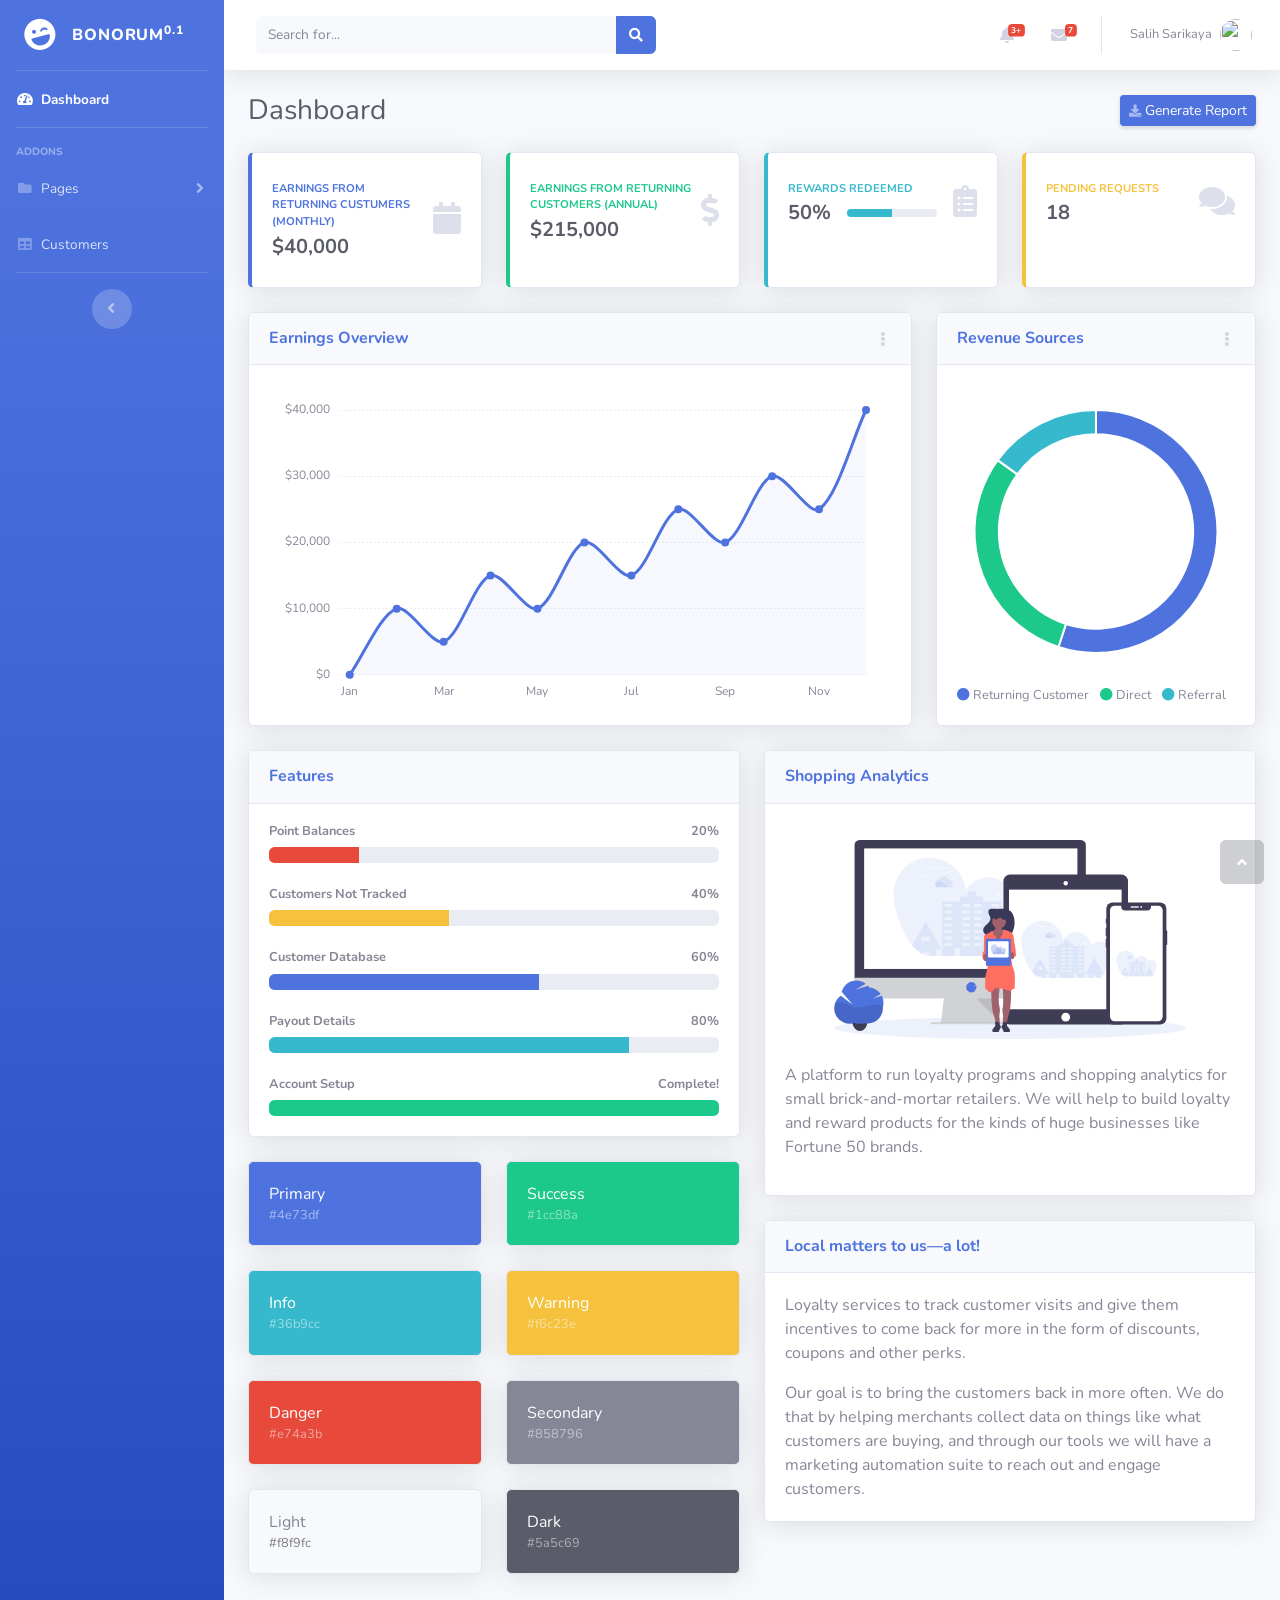
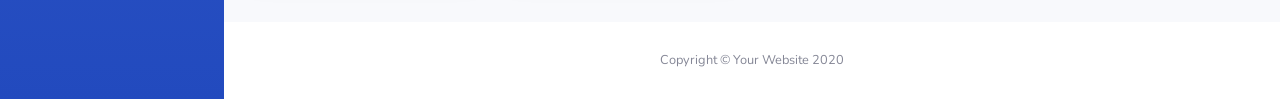
==== admin-dashboard/index.html @ 55d43a78 "first commit" ====
<!DOCTYPE html>
<html lang="en">

<head>

  <meta charset="utf-8">
  <meta http-equiv="X-UA-Compatible" content="IE=edge">
  <meta name="viewport" content="width=device-width, initial-scale=1, shrink-to-fit=no">
  <meta name="description" content="">
  <meta name="author" content="">

  <title>Bonorum Business Admin Dashboard</title>

  <!-- Custom fonts for this template-->
  <link href="vendor/fontawesome-free/css/all.min.css" rel="stylesheet" type="text/css">
  <link href="https://fonts.googleapis.com/css?family=Nunito:200,200i,300,300i,400,400i,600,600i,700,700i,800,800i,900,900i" rel="stylesheet">

  <!-- Custom styles for this template-->
  <link href="css/sb-admin-2.min.css" rel="stylesheet">

</head>

<body id="page-top">

  <!-- Page Wrapper -->
  <div id="wrapper">

    <!-- Sidebar -->
    <ul class="navbar-nav bg-gradient-primary sidebar sidebar-dark accordion" id="accordionSidebar">

      <!-- Sidebar - Brand -->
      <a class="sidebar-brand d-flex align-items-center justify-content-center" href="index.html">
        <div class="sidebar-brand-icon rotate-n-15">
          <i class="fas fa-laugh-wink"></i>
        </div>
        <div class="sidebar-brand-text mx-3">Bonorum<sup>0.1</sup></div>
      </a>

      <!-- Divider -->
      <hr class="sidebar-divider my-0">

      <!-- Nav Item - Dashboard -->
      <li class="nav-item active">
        <a class="nav-link" href="index.html">
          <i class="fas fa-fw fa-tachometer-alt"></i>
          <span>Dashboard</span></a>
      </li>

      <!-- Divider -->
      <hr class="sidebar-divider">

      <!-- Heading -->
      <div class="sidebar-heading">
        Addons
      </div>

      <!-- Nav Item - Pages Collapse Menu -->
      <li class="nav-item">
        <a class="nav-link collapsed" href="#" data-toggle="collapse" data-target="#collapsePages" aria-expanded="true" aria-controls="collapsePages">
          <i class="fas fa-fw fa-folder"></i>
          <span>Pages</span>
        </a>
        <div id="collapsePages" class="collapse" aria-labelledby="headingPages" data-parent="#accordionSidebar">
          <div class="bg-white py-2 collapse-inner rounded">
            <h6 class="collapse-header">Login Screens:</h6>
            <a class="collapse-item" href="login.html">Login</a>
            <a class="collapse-item" href="register.html">Register</a>
            <a class="collapse-item" href="forgot-password.html">Forgot Password</a>
            <div class="collapse-divider"></div>
            <h6 class="collapse-header">Other Pages:</h6>
            <a class="collapse-item" href="404.html">404 Page</a>
            <a class="collapse-item" href="blank.html">Blank Page</a>
          </div>
        </div>
      </li>

      <!-- Nav Item - Tables -->
      <li class="nav-item">
        <a class="nav-link" href="tables.html">
          <i class="fas fa-fw fa-table"></i>
          <span>Customers</span></a>
      </li>

      <!-- Divider -->
      <hr class="sidebar-divider d-none d-md-block">

      <!-- Sidebar Toggler (Sidebar) -->
      <div class="text-center d-none d-md-inline">
        <button class="rounded-circle border-0" id="sidebarToggle"></button>
      </div>

    </ul>
    <!-- End of Sidebar -->

    <!-- Content Wrapper -->
    <div id="content-wrapper" class="d-flex flex-column">

      <!-- Main Content -->
      <div id="content">

        <!-- Topbar -->
        <nav class="navbar navbar-expand navbar-light bg-white topbar mb-4 static-top shadow">

          <!-- Sidebar Toggle (Topbar) -->
          <button id="sidebarToggleTop" class="btn btn-link d-md-none rounded-circle mr-3">
            <i class="fa fa-bars"></i>
          </button>

          <!-- Topbar Search -->
          <form class="d-none d-sm-inline-block form-inline mr-auto ml-md-3 my-2 my-md-0 mw-100 navbar-search">
            <div class="input-group">
              <input type="text" class="form-control bg-light border-0 small" placeholder="Search for..." aria-label="Search" aria-describedby="basic-addon2">
              <div class="input-group-append">
                <button class="btn btn-primary" type="button">
                  <i class="fas fa-search fa-sm"></i>
                </button>
              </div>
            </div>
          </form>

          <!-- Topbar Navbar -->
          <ul class="navbar-nav ml-auto">

            <!-- Nav Item - Search Dropdown (Visible Only XS) -->
            <li class="nav-item dropdown no-arrow d-sm-none">
              <a class="nav-link dropdown-toggle" href="#" id="searchDropdown" role="button" data-toggle="dropdown" aria-haspopup="true" aria-expanded="false">
                <i class="fas fa-search fa-fw"></i>
              </a>
              <!-- Dropdown - Messages -->
              <div class="dropdown-menu dropdown-menu-right p-3 shadow animated--grow-in" aria-labelledby="searchDropdown">
                <form class="form-inline mr-auto w-100 navbar-search">
                  <div class="input-group">
                    <input type="text" class="form-control bg-light border-0 small" placeholder="Search for..." aria-label="Search" aria-describedby="basic-addon2">
                    <div class="input-group-append">
                      <button class="btn btn-primary" type="button">
                        <i class="fas fa-search fa-sm"></i>
                      </button>
                    </div>
                  </div>
                </form>
              </div>
            </li>

            <!-- Nav Item - Alerts -->
            <li class="nav-item dropdown no-arrow mx-1">
              <a class="nav-link dropdown-toggle" href="#" id="alertsDropdown" role="button" data-toggle="dropdown" aria-haspopup="true" aria-expanded="false">
                <i class="fas fa-bell fa-fw"></i>
                <!-- Counter - Alerts -->
                <span class="badge badge-danger badge-counter">3+</span>
              </a>
              <!-- Dropdown - Alerts -->
              <div class="dropdown-list dropdown-menu dropdown-menu-right shadow animated--grow-in" aria-labelledby="alertsDropdown">
                <h6 class="dropdown-header">
                  Alerts Center
                </h6>
                <a class="dropdown-item d-flex align-items-center" href="#">
                  <div class="mr-3">
                    <div class="icon-circle bg-primary">
                      <i class="fas fa-file-alt text-white"></i>
                    </div>
                  </div>
                  <div>
                    <div class="small text-gray-500">December 12, 2019</div>
                    <span class="font-weight-bold">A new monthly report is ready to download!</span>
                  </div>
                </a>
                <a class="dropdown-item d-flex align-items-center" href="#">
                  <div class="mr-3">
                    <div class="icon-circle bg-success">
                      <i class="fas fa-donate text-white"></i>
                    </div>
                  </div>
                  <div>
                    <div class="small text-gray-500">December 7, 2019</div>
                    $290.29 has been deposited into your account!
                  </div>
                </a>
                <a class="dropdown-item d-flex align-items-center" href="#">
                  <div class="mr-3">
                    <div class="icon-circle bg-warning">
                      <i class="fas fa-exclamation-triangle text-white"></i>
                    </div>
                  </div>
                  <div>
                    <div class="small text-gray-500">December 2, 2019</div>
                    Spending Alert: We've noticed unusually high spending for your account.
                  </div>
                </a>
                <a class="dropdown-item text-center small text-gray-500" href="#">Show All Alerts</a>
              </div>
            </li>

            <!-- Nav Item - Messages -->
            <li class="nav-item dropdown no-arrow mx-1">
              <a class="nav-link dropdown-toggle" href="#" id="messagesDropdown" role="button" data-toggle="dropdown" aria-haspopup="true" aria-expanded="false">
                <i class="fas fa-envelope fa-fw"></i>
                <!-- Counter - Messages -->
                <span class="badge badge-danger badge-counter">7</span>
              </a>
              <!-- Dropdown - Messages -->
              <div class="dropdown-list dropdown-menu dropdown-menu-right shadow animated--grow-in" aria-labelledby="messagesDropdown">
                <h6 class="dropdown-header">
                  Message Center
                </h6>
                <a class="dropdown-item d-flex align-items-center" href="#">
                  <div class="dropdown-list-image mr-3">
                    <img class="rounded-circle" src="https://source.unsplash.com/fn_BT9fwg_E/60x60" alt="">
                    <div class="status-indicator bg-success"></div>
                  </div>
                  <div class="font-weight-bold">
                    <div class="text-truncate">Hi there! I am wondering if you can help me with a problem I've been having.</div>
                    <div class="small text-gray-500">Emily Fowler · 58m</div>
                  </div>
                </a>
                <a class="dropdown-item d-flex align-items-center" href="#">
                  <div class="dropdown-list-image mr-3">
                    <img class="rounded-circle" src="https://source.unsplash.com/AU4VPcFN4LE/60x60" alt="">
                    <div class="status-indicator"></div>
                  </div>
                  <div>
                    <div class="text-truncate">I have the photos that you ordered last month, how would you like them sent to you?</div>
                    <div class="small text-gray-500">Jae Chun · 1d</div>
                  </div>
                </a>
                <a class="dropdown-item d-flex align-items-center" href="#">
                  <div class="dropdown-list-image mr-3">
                    <img class="rounded-circle" src="https://source.unsplash.com/CS2uCrpNzJY/60x60" alt="">
                    <div class="status-indicator bg-warning"></div>
                  </div>
                  <div>
                    <div class="text-truncate">Last month's report looks great, I am very happy with the progress so far, keep up the good work!</div>
                    <div class="small text-gray-500">Morgan Alvarez · 2d</div>
                  </div>
                </a>
                <a class="dropdown-item d-flex align-items-center" href="#">
                  <div class="dropdown-list-image mr-3">
                    <img class="rounded-circle" src="https://source.unsplash.com/Mv9hjnEUHR4/60x60" alt="">
                    <div class="status-indicator bg-success"></div>
                  </div>
                  <div>
                    <div class="text-truncate">Am I a good boy? The reason I ask is because someone told me that people say this to all dogs, even if they aren't good...</div>
                    <div class="small text-gray-500">Chicken the Dog · 2w</div>
                  </div>
                </a>
                <a class="dropdown-item text-center small text-gray-500" href="#">Read More Messages</a>
              </div>
            </li>

            <div class="topbar-divider d-none d-sm-block"></div>

            <!-- Nav Item - User Information -->
            <li class="nav-item dropdown no-arrow">
              <a class="nav-link dropdown-toggle" href="#" id="userDropdown" role="button" data-toggle="dropdown" aria-haspopup="true" aria-expanded="false">
                <span class="mr-2 d-none d-lg-inline text-gray-600 small">Salih Sarikaya</span>
                <img class="img-profile rounded-circle" src="https://pbs.twimg.com/profile_images/1130262703040212993/ou7MODNw_400x400.jpg">
              </a>
              <!-- Dropdown - User Information -->
              <div class="dropdown-menu dropdown-menu-right shadow animated--grow-in" aria-labelledby="userDropdown">
                <a class="dropdown-item" href="#">
                  <i class="fas fa-user fa-sm fa-fw mr-2 text-gray-400"></i>
                  Profile
                </a>
                <a class="dropdown-item" href="#">
                  <i class="fas fa-cogs fa-sm fa-fw mr-2 text-gray-400"></i>
                  Settings
                </a>
                <a class="dropdown-item" href="#">
                  <i class="fas fa-list fa-sm fa-fw mr-2 text-gray-400"></i>
                  Activity Log
                </a>
                <div class="dropdown-divider"></div>
                <a class="dropdown-item" href="#" data-toggle="modal" data-target="#logoutModal">
                  <i class="fas fa-sign-out-alt fa-sm fa-fw mr-2 text-gray-400"></i>
                  Logout
                </a>
              </div>
            </li>

          </ul>

        </nav>
        <!-- End of Topbar -->

        <!-- Begin Page Content -->
        <div class="container-fluid">

          <!-- Page Heading -->
          <div class="d-sm-flex align-items-center justify-content-between mb-4">
            <h1 class="h3 mb-0 text-gray-800">Dashboard</h1>
            <a href="#" class="d-none d-sm-inline-block btn btn-sm btn-primary shadow-sm"><i class="fas fa-download fa-sm text-white-50"></i> Generate Report</a>
          </div>

          <!-- Content Row -->
          <div class="row">

            <!-- Earnings (Monthly) Card Example -->
            <div class="col-xl-3 col-md-6 mb-4">
              <div class="card border-left-primary shadow h-100 py-2">
                <div class="card-body">
                  <div class="row no-gutters align-items-center">
                    <div class="col mr-2">
                      <div class="text-xs font-weight-bold text-primary text-uppercase mb-1">Earnings From Returning Custumers (Monthly)</div>
                      <div class="h5 mb-0 font-weight-bold text-gray-800">$40,000</div>
                    </div>
                    <div class="col-auto">
                      <i class="fas fa-calendar fa-2x text-gray-300"></i>
                    </div>
                  </div>
                </div>
              </div>
            </div>

            <!-- Earnings (Monthly) Card Example -->
            <div class="col-xl-3 col-md-6 mb-4">
              <div class="card border-left-success shadow h-100 py-2">
                <div class="card-body">
                  <div class="row no-gutters align-items-center">
                    <div class="col mr-2">
                      <div class="text-xs font-weight-bold text-success text-uppercase mb-1">Earnings From Returning Customers (Annual)</div>
                      <div class="h5 mb-0 font-weight-bold text-gray-800">$215,000</div>
                    </div>
                    <div class="col-auto">
                      <i class="fas fa-dollar-sign fa-2x text-gray-300"></i>
                    </div>
                  </div>
                </div>
              </div>
            </div>

            <!-- Earnings (Monthly) Card Example -->
            <div class="col-xl-3 col-md-6 mb-4">
              <div class="card border-left-info shadow h-100 py-2">
                <div class="card-body">
                  <div class="row no-gutters align-items-center">
                    <div class="col mr-2">
                      <div class="text-xs font-weight-bold text-info text-uppercase mb-1">Rewards Redeemed</div>
                      <div class="row no-gutters align-items-center">
                        <div class="col-auto">
                          <div class="h5 mb-0 mr-3 font-weight-bold text-gray-800">50%</div>
                        </div>
                        <div class="col">
                          <div class="progress progress-sm mr-2">
                            <div class="progress-bar bg-info" role="progressbar" style="width: 50%" aria-valuenow="50" aria-valuemin="0" aria-valuemax="100"></div>
                          </div>
                        </div>
                      </div>
                    </div>
                    <div class="col-auto">
                      <i class="fas fa-clipboard-list fa-2x text-gray-300"></i>
                    </div>
                  </div>
                </div>
              </div>
            </div>

            <!-- Pending Requests Card Example -->
            <div class="col-xl-3 col-md-6 mb-4">
              <div class="card border-left-warning shadow h-100 py-2">
                <div class="card-body">
                  <div class="row no-gutters align-items-center">
                    <div class="col mr-2">
                      <div class="text-xs font-weight-bold text-warning text-uppercase mb-1">Pending Requests</div>
                      <div class="h5 mb-0 font-weight-bold text-gray-800">18</div>
                    </div>
                    <div class="col-auto">
                      <i class="fas fa-comments fa-2x text-gray-300"></i>
                    </div>
                  </div>
                </div>
              </div>
            </div>
          </div>

          <!-- Content Row -->

          <div class="row">

            <!-- Area Chart -->
            <div class="col-xl-8 col-lg-7">
              <div class="card shadow mb-4">
                <!-- Card Header - Dropdown -->
                <div class="card-header py-3 d-flex flex-row align-items-center justify-content-between">
                  <h6 class="m-0 font-weight-bold text-primary">Earnings Overview</h6>
                  <div class="dropdown no-arrow">
                    <a class="dropdown-toggle" href="#" role="button" id="dropdownMenuLink" data-toggle="dropdown" aria-haspopup="true" aria-expanded="false">
                      <i class="fas fa-ellipsis-v fa-sm fa-fw text-gray-400"></i>
                    </a>
                    <div class="dropdown-menu dropdown-menu-right shadow animated--fade-in" aria-labelledby="dropdownMenuLink">
                      <div class="dropdown-header">Dropdown Header:</div>
                      <a class="dropdown-item" href="#">Action</a>
                      <a class="dropdown-item" href="#">Another action</a>
                      <div class="dropdown-divider"></div>
                      <a class="dropdown-item" href="#">Something else here</a>
                    </div>
                  </div>
                </div>
                <!-- Card Body -->
                <div class="card-body">
                  <div class="chart-area">
                    <canvas id="myAreaChart"></canvas>
                  </div>
                </div>
              </div>
            </div>

            <!-- Pie Chart -->
            <div class="col-xl-4 col-lg-5">
              <div class="card shadow mb-4">
                <!-- Card Header - Dropdown -->
                <div class="card-header py-3 d-flex flex-row align-items-center justify-content-between">
                  <h6 class="m-0 font-weight-bold text-primary">Revenue Sources</h6>
                  <div class="dropdown no-arrow">
                    <a class="dropdown-toggle" href="#" role="button" id="dropdownMenuLink" data-toggle="dropdown" aria-haspopup="true" aria-expanded="false">
                      <i class="fas fa-ellipsis-v fa-sm fa-fw text-gray-400"></i>
                    </a>
                    <div class="dropdown-menu dropdown-menu-right shadow animated--fade-in" aria-labelledby="dropdownMenuLink">
                      <div class="dropdown-header">Dropdown Header:</div>
                      <a class="dropdown-item" href="#">Action</a>
                      <a class="dropdown-item" href="#">Another action</a>
                      <div class="dropdown-divider"></div>
                      <a class="dropdown-item" href="#">Something else here</a>
                    </div>
                  </div>
                </div>
                <!-- Card Body -->
                <div class="card-body">
                  <div class="chart-pie pt-4 pb-2">
                    <canvas id="myPieChart"></canvas>
                  </div>
                  <div class="mt-4 text-center small">
                    <span class="mr-2">
                      <i class="fas fa-circle text-primary"></i> Returning Customer
                    </span>
                    <span class="mr-2">
                      <i class="fas fa-circle text-success"></i> Direct
                    </span>
                    <span class="mr-2">
                      <i class="fas fa-circle text-info"></i> Referral
                    </span>
                  </div>
                </div>
              </div>
            </div>
          </div>

          <!-- Content Row -->
          <div class="row">

            <!-- Content Column -->
            <div class="col-lg-6 mb-4">

              <!-- Project Card Example -->
              <div class="card shadow mb-4">
                <div class="card-header py-3">
                  <h6 class="m-0 font-weight-bold text-primary">Features</h6>
                </div>
                <div class="card-body">
                  <h4 class="small font-weight-bold">Point Balances <span class="float-right">20%</span></h4>
                  <div class="progress mb-4">
                    <div class="progress-bar bg-danger" role="progressbar" style="width: 20%" aria-valuenow="20" aria-valuemin="0" aria-valuemax="100"></div>
                  </div>
                  <h4 class="small font-weight-bold">Customers Not Tracked <span class="float-right">40%</span></h4>
                  <div class="progress mb-4">
                    <div class="progress-bar bg-warning" role="progressbar" style="width: 40%" aria-valuenow="40" aria-valuemin="0" aria-valuemax="100"></div>
                  </div>
                  <h4 class="small font-weight-bold">Customer Database <span class="float-right">60%</span></h4>
                  <div class="progress mb-4">
                    <div class="progress-bar" role="progressbar" style="width: 60%" aria-valuenow="60" aria-valuemin="0" aria-valuemax="100"></div>
                  </div>
                  <h4 class="small font-weight-bold">Payout Details <span class="float-right">80%</span></h4>
                  <div class="progress mb-4">
                    <div class="progress-bar bg-info" role="progressbar" style="width: 80%" aria-valuenow="80" aria-valuemin="0" aria-valuemax="100"></div>
                  </div>
                  <h4 class="small font-weight-bold">Account Setup <span class="float-right">Complete!</span></h4>
                  <div class="progress">
                    <div class="progress-bar bg-success" role="progressbar" style="width: 100%" aria-valuenow="100" aria-valuemin="0" aria-valuemax="100"></div>
                  </div>
                </div>
              </div>

              <!-- Color System -->
              <div class="row">
                <div class="col-lg-6 mb-4">
                  <div class="card bg-primary text-white shadow">
                    <div class="card-body">
                      Primary
                      <div class="text-white-50 small">#4e73df</div>
                    </div>
                  </div>
                </div>
                <div class="col-lg-6 mb-4">
                  <div class="card bg-success text-white shadow">
                    <div class="card-body">
                      Success
                      <div class="text-white-50 small">#1cc88a</div>
                    </div>
                  </div>
                </div>
                <div class="col-lg-6 mb-4">
                  <div class="card bg-info text-white shadow">
                    <div class="card-body">
                      Info
                      <div class="text-white-50 small">#36b9cc</div>
                    </div>
                  </div>
                </div>
                <div class="col-lg-6 mb-4">
                  <div class="card bg-warning text-white shadow">
                    <div class="card-body">
                      Warning
                      <div class="text-white-50 small">#f6c23e</div>
                    </div>
                  </div>
                </div>
                <div class="col-lg-6 mb-4">
                  <div class="card bg-danger text-white shadow">
                    <div class="card-body">
                      Danger
                      <div class="text-white-50 small">#e74a3b</div>
                    </div>
                  </div>
                </div>
                <div class="col-lg-6 mb-4">
                  <div class="card bg-secondary text-white shadow">
                    <div class="card-body">
                      Secondary
                      <div class="text-white-50 small">#858796</div>
                    </div>
                  </div>
                </div>
                <div class="col-lg-6 mb-4">
                  <div class="card bg-light text-black shadow">
                    <div class="card-body">
                      Light
                      <div class="text-black-50 small">#f8f9fc</div>
                    </div>
                  </div>
              </div>
              <div class="col-lg-6 mb-4">
                <div class="card bg-dark text-white shadow">
                  <div class="card-body">
                      Dark
                      <div class="text-white-50 small">#5a5c69</div>
                  </div>
                </div>
              </div>
            </div>

            </div>

            <div class="col-lg-6 mb-4">

              <!-- Illustrations -->
              <div class="card shadow mb-4">
                <div class="card-header py-3">
                  <h6 class="m-0 font-weight-bold text-primary">Shopping Analytics</h6>
                </div>
                <div class="card-body">
                  <div class="text-center">
                    <img class="img-fluid px-3 px-sm-4 mt-3 mb-4" style="width: 25rem;" src="img/undraw_posting_photo.svg" alt="">
                  </div>
                  <p>A platform to run loyalty programs and shopping analytics for small brick-and-mortar retailers. We will help to build loyalty and reward products for the kinds of huge businesses like Fortune 50 brands.</p>
                </div>
              </div>

              <!-- Approach -->
              <div class="card shadow mb-4">
                <div class="card-header py-3">
                  <h6 class="m-0 font-weight-bold text-primary">Local matters to us—a lot!</h6>
                </div>
                <div class="card-body">
                  <p>Loyalty services to track customer visits and give them incentives to come back for more in the form of discounts, coupons and other perks.</p>
                  <p class="mb-0">Our goal is to bring the customers back in more often. We do that by helping merchants collect data on things like what customers are buying, and through our tools we will have a marketing automation suite to reach out and engage customers.</p>
                </div>
              </div>

            </div>
          </div>

        </div>
        <!-- /.container-fluid -->

      </div>
      <!-- End of Main Content -->

      <!-- Footer -->
      <footer class="sticky-footer bg-white">
        <div class="container my-auto">
          <div class="copyright text-center my-auto">
            <span>Copyright &copy; Your Website 2020</span>
          </div>
        </div>
      </footer>
      <!-- End of Footer -->

    </div>
    <!-- End of Content Wrapper -->

  </div>
  <!-- End of Page Wrapper -->

  <!-- Scroll to Top Button-->
  <a class="scroll-to-top rounded" href="#page-top">
    <i class="fas fa-angle-up"></i>
  </a>

  <!-- Logout Modal-->
  <div class="modal fade" id="logoutModal" tabindex="-1" role="dialog" aria-labelledby="exampleModalLabel" aria-hidden="true">
    <div class="modal-dialog" role="document">
      <div class="modal-content">
        <div class="modal-header">
          <h5 class="modal-title" id="exampleModalLabel">Ready to Leave?</h5>
          <button class="close" type="button" data-dismiss="modal" aria-label="Close">
            <span aria-hidden="true">×</span>
          </button>
        </div>
        <div class="modal-body">Select "Logout" below if you are ready to end your current session.</div>
        <div class="modal-footer">
          <button class="btn btn-secondary" type="button" data-dismiss="modal">Cancel</button>
          <a class="btn btn-primary" href="login.html">Logout</a>
        </div>
      </div>
    </div>
  </div>

  <!-- Bootstrap core JavaScript-->
  <script src="vendor/jquery/jquery.min.js"></script>
  <script src="vendor/bootstrap/js/bootstrap.bundle.min.js"></script>

  <!-- Core plugin JavaScript-->
  <script src="vendor/jquery-easing/jquery.easing.min.js"></script>

  <!-- Custom scripts for all pages-->
  <script src="js/sb-admin-2.min.js"></script>

  <!-- Page level plugins -->
  <script src="vendor/chart.js/Chart.min.js"></script>

  <!-- Page level custom scripts -->
  <script src="js/demo/chart-area-demo.js"></script>
  <script src="js/demo/chart-pie-demo.js"></script>

</body>

</html>
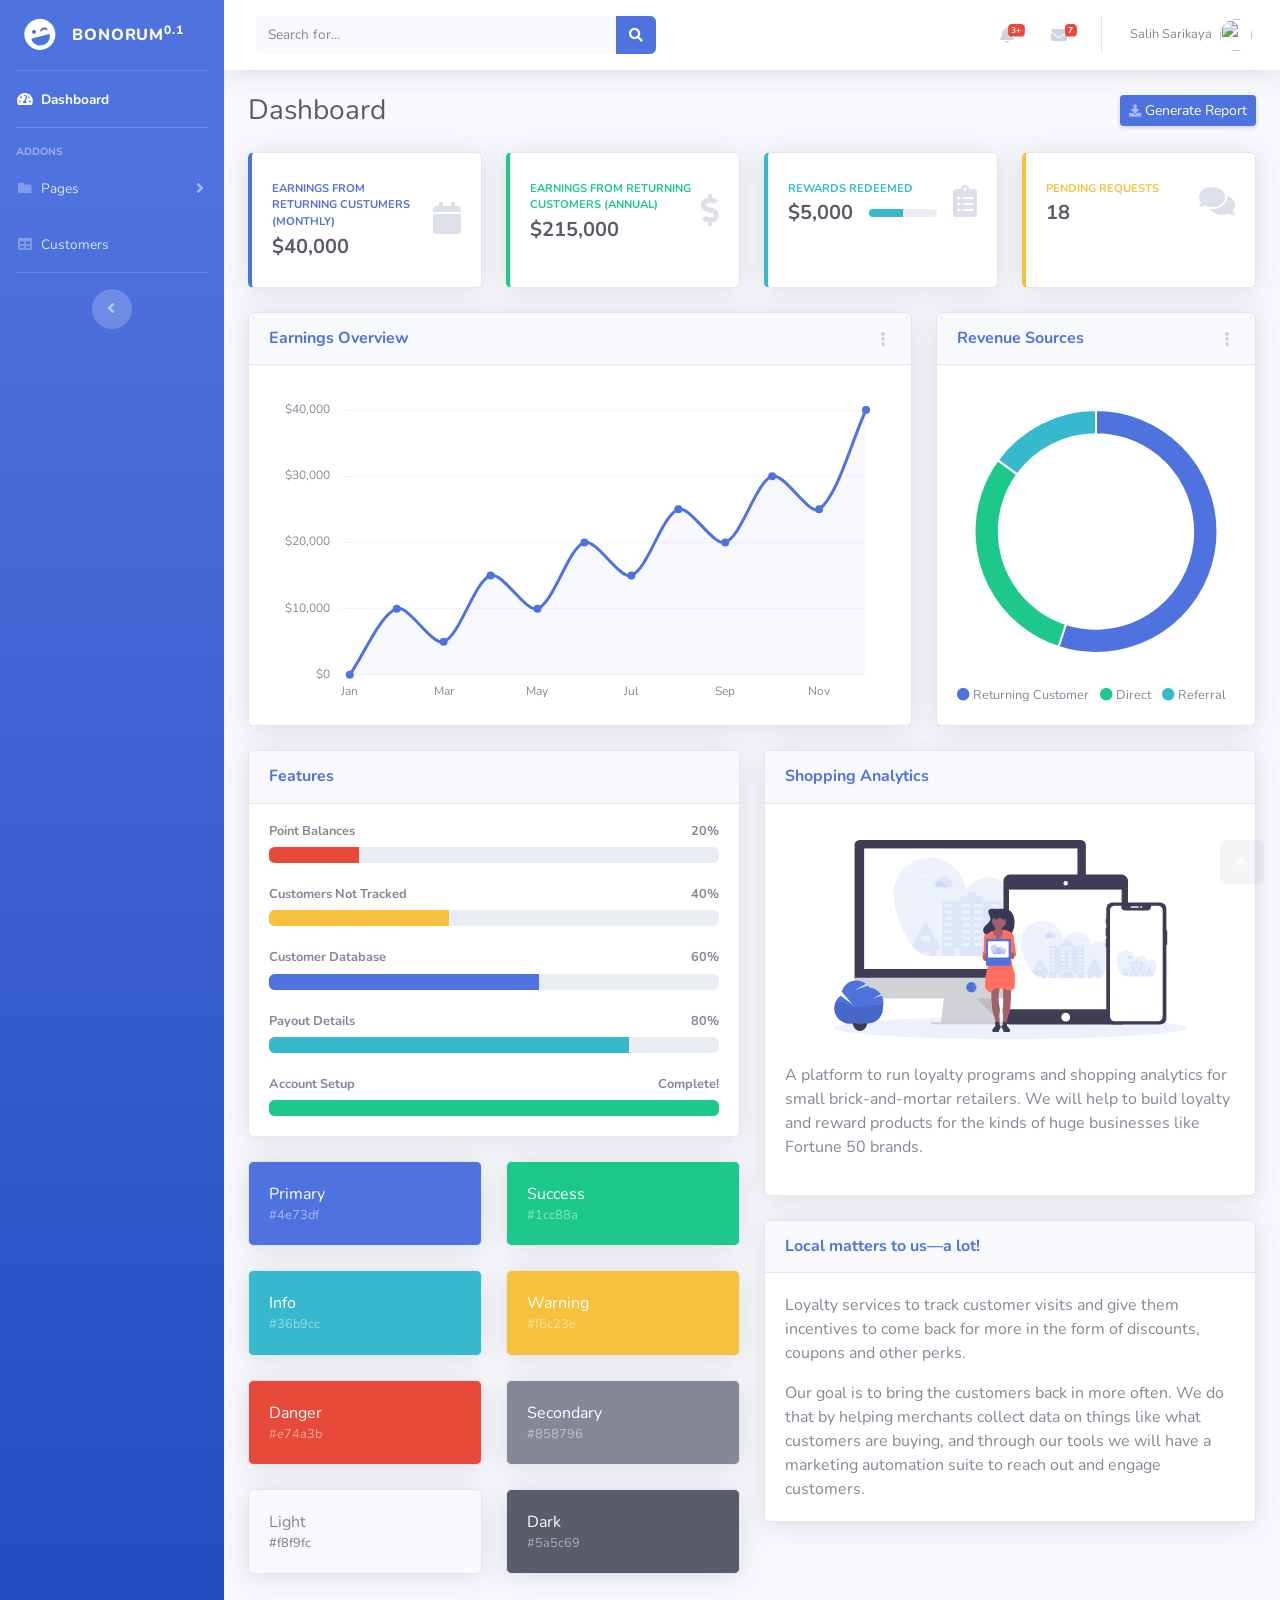
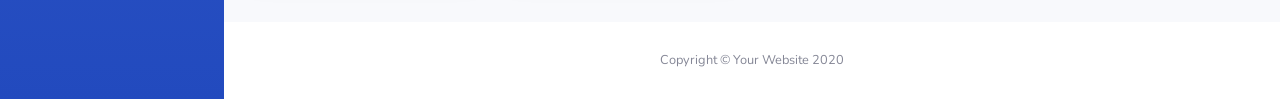
==== commit 775be42e: "Fix Bugs Task 1" ====
--- a/admin-dashboard/index.html
+++ b/admin-dashboard/index.html
@@ -336,7 +336,7 @@
                       <div class="text-xs font-weight-bold text-info text-uppercase mb-1">Rewards Redeemed</div>
                       <div class="row no-gutters align-items-center">
                         <div class="col-auto">
-                          <div class="h5 mb-0 mr-3 font-weight-bold text-gray-800">50%</div>
+                          <div class="h5 mb-0 mr-3 font-weight-bold text-gray-800">$5,000</div>
                         </div>
                         <div class="col">
                           <div class="progress progress-sm mr-2">
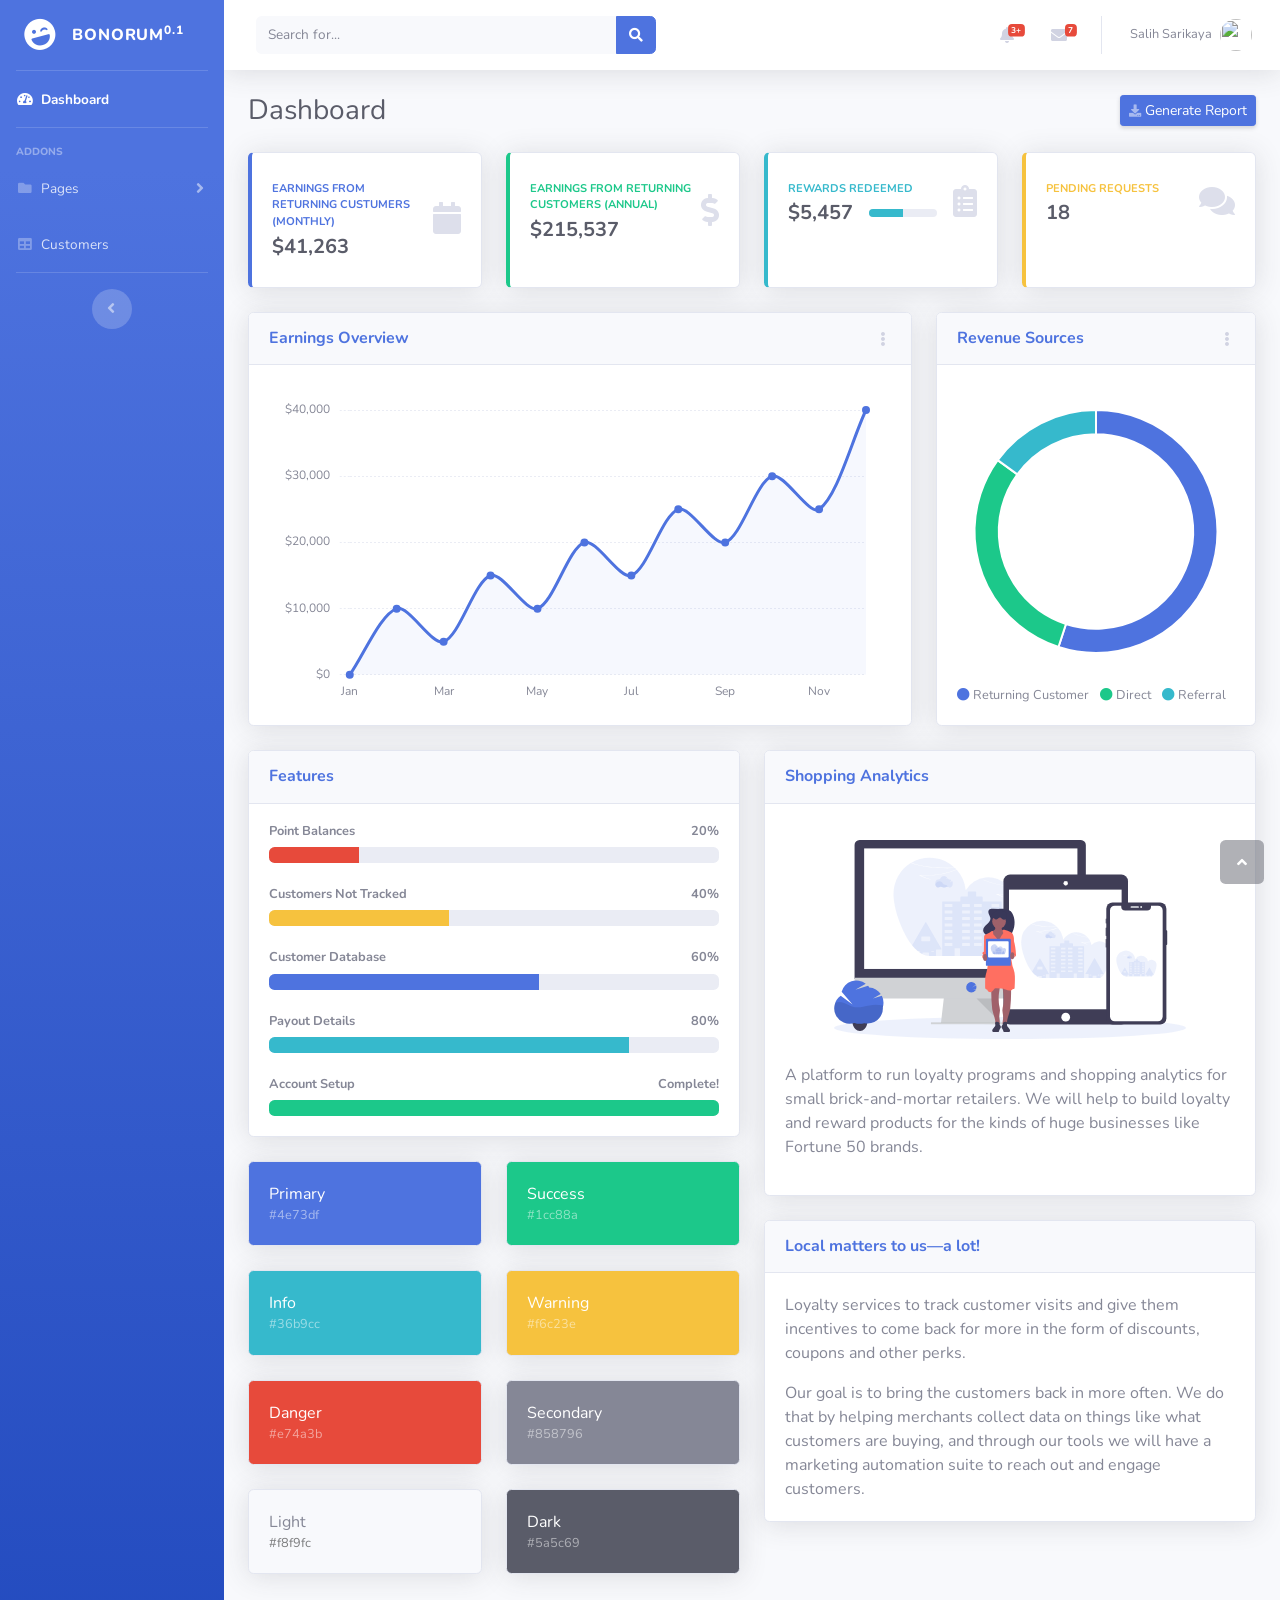
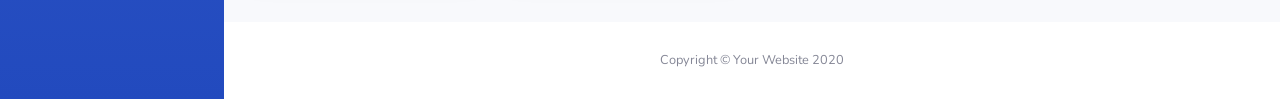
==== commit 8520d1df: "Admin Dashboard Linking to Main Landing Page" ====
--- a/admin-dashboard/index.html
+++ b/admin-dashboard/index.html
@@ -29,7 +29,7 @@
     <ul class="navbar-nav bg-gradient-primary sidebar sidebar-dark accordion" id="accordionSidebar">
 
       <!-- Sidebar - Brand -->
-      <a class="sidebar-brand d-flex align-items-center justify-content-center" href="index.html">
+      <a class="sidebar-brand d-flex align-items-center justify-content-center" href="/index.html">
         <div class="sidebar-brand-icon rotate-n-15">
           <i class="fas fa-laugh-wink"></i>
         </div>
@@ -300,7 +300,7 @@
                   <div class="row no-gutters align-items-center">
                     <div class="col mr-2">
                       <div class="text-xs font-weight-bold text-primary text-uppercase mb-1">Earnings From Returning Custumers (Monthly)</div>
-                      <div class="h5 mb-0 font-weight-bold text-gray-800">$40,000</div>
+                      <div class="h5 mb-0 font-weight-bold text-gray-800">$41,263</div>
                     </div>
                     <div class="col-auto">
                       <i class="fas fa-calendar fa-2x text-gray-300"></i>
@@ -317,7 +317,7 @@
                   <div class="row no-gutters align-items-center">
                     <div class="col mr-2">
                       <div class="text-xs font-weight-bold text-success text-uppercase mb-1">Earnings From Returning Customers (Annual)</div>
-                      <div class="h5 mb-0 font-weight-bold text-gray-800">$215,000</div>
+                      <div class="h5 mb-0 font-weight-bold text-gray-800">$215,537</div>
                     </div>
                     <div class="col-auto">
                       <i class="fas fa-dollar-sign fa-2x text-gray-300"></i>
@@ -336,7 +336,7 @@
                       <div class="text-xs font-weight-bold text-info text-uppercase mb-1">Rewards Redeemed</div>
                       <div class="row no-gutters align-items-center">
                         <div class="col-auto">
-                          <div class="h5 mb-0 mr-3 font-weight-bold text-gray-800">$5,000</div>
+                          <div class="h5 mb-0 mr-3 font-weight-bold text-gray-800">$5,457</div>
                         </div>
                         <div class="col">
                           <div class="progress progress-sm mr-2">
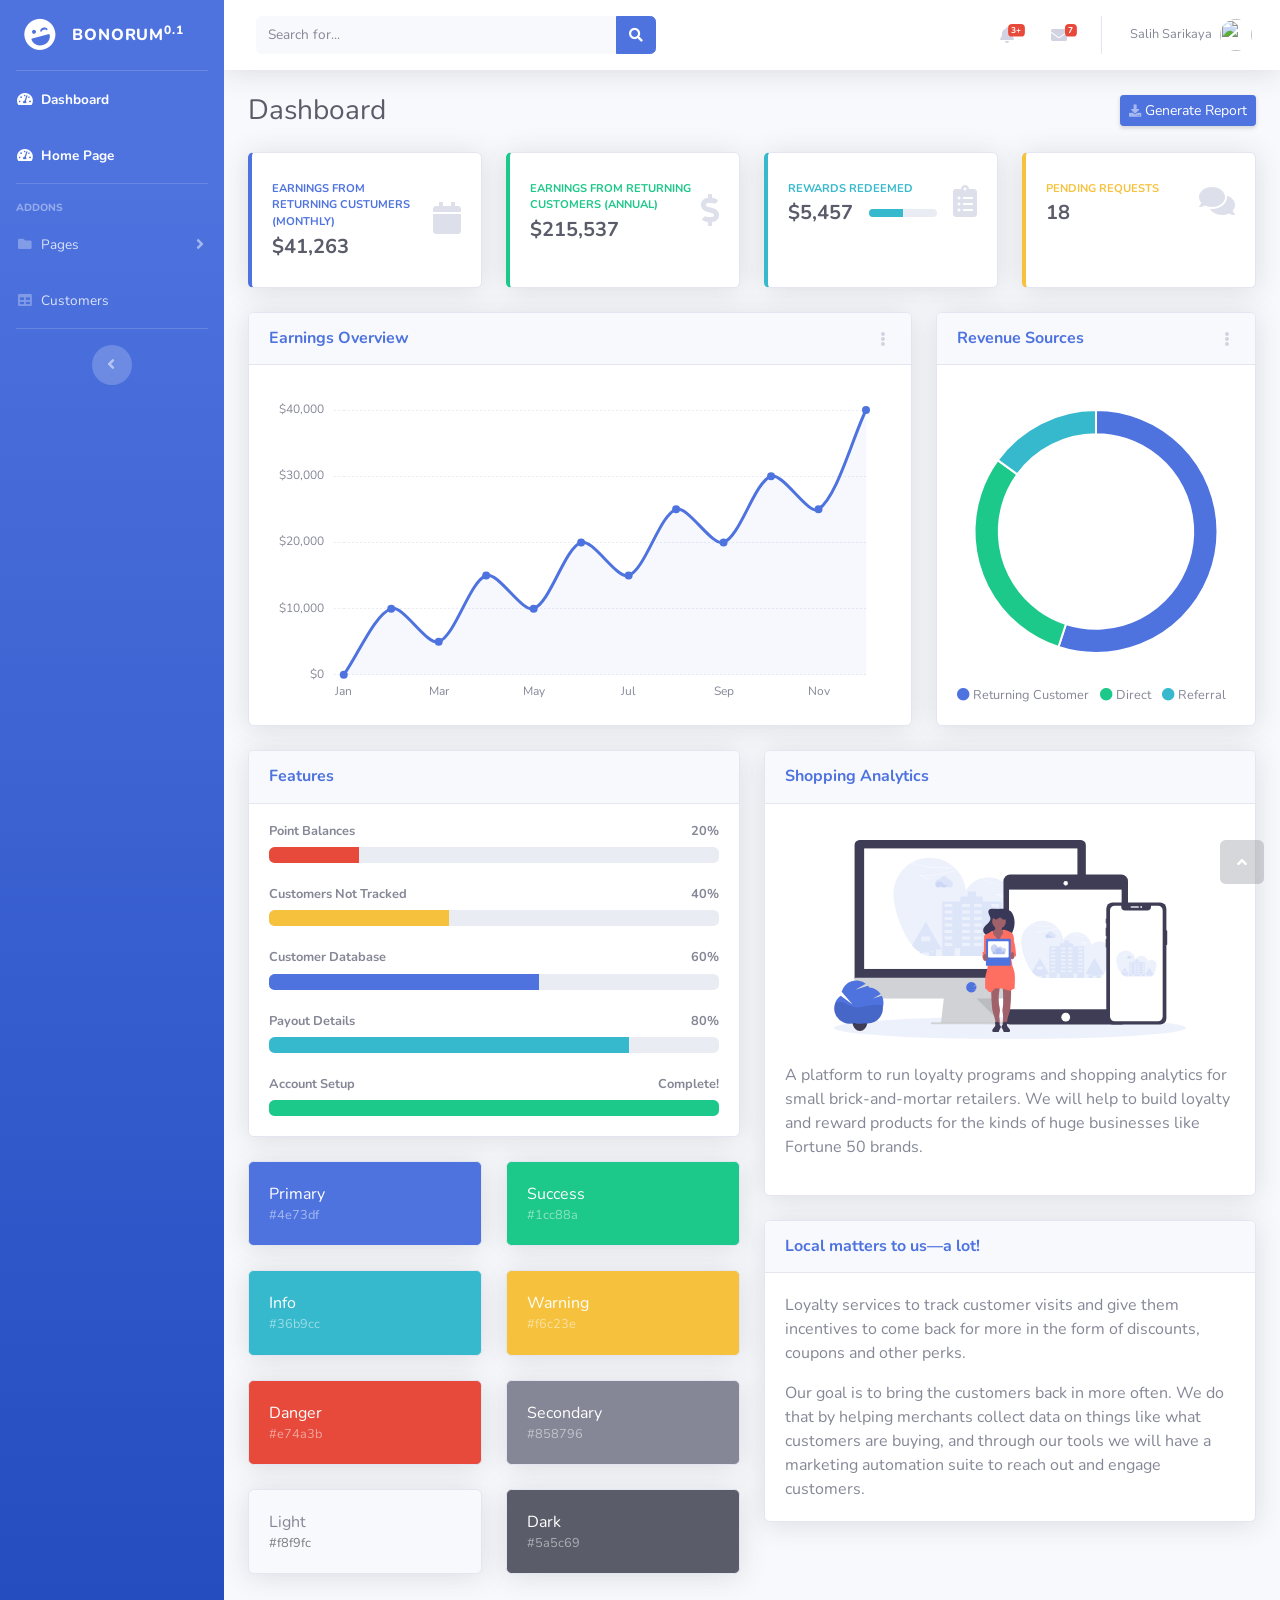
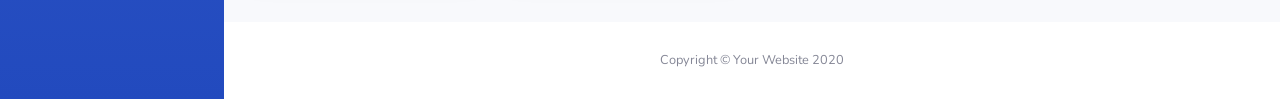
==== commit ea86d974: "Change back to dasboard home button" ====
--- a/admin-dashboard/index.html
+++ b/admin-dashboard/index.html
@@ -29,7 +29,7 @@
     <ul class="navbar-nav bg-gradient-primary sidebar sidebar-dark accordion" id="accordionSidebar">
 
       <!-- Sidebar - Brand -->
-      <a class="sidebar-brand d-flex align-items-center justify-content-center" href="/index.html">
+      <a class="sidebar-brand d-flex align-items-center justify-content-center" href="index.html">
         <div class="sidebar-brand-icon rotate-n-15">
           <i class="fas fa-laugh-wink"></i>
         </div>
@@ -44,6 +44,13 @@
         <a class="nav-link" href="index.html">
           <i class="fas fa-fw fa-tachometer-alt"></i>
           <span>Dashboard</span></a>
+      </li>
+
+      <!-- Nav Item - Dashboard -->
+      <li class="nav-item active">
+        <a class="nav-link" href="https://salihsarikaya.github.io/Bonorum/">
+          <i class="fas fa-fw fa-tachometer-alt"></i>
+          <span>Home Page</span></a>
       </li>
 
       <!-- Divider -->
